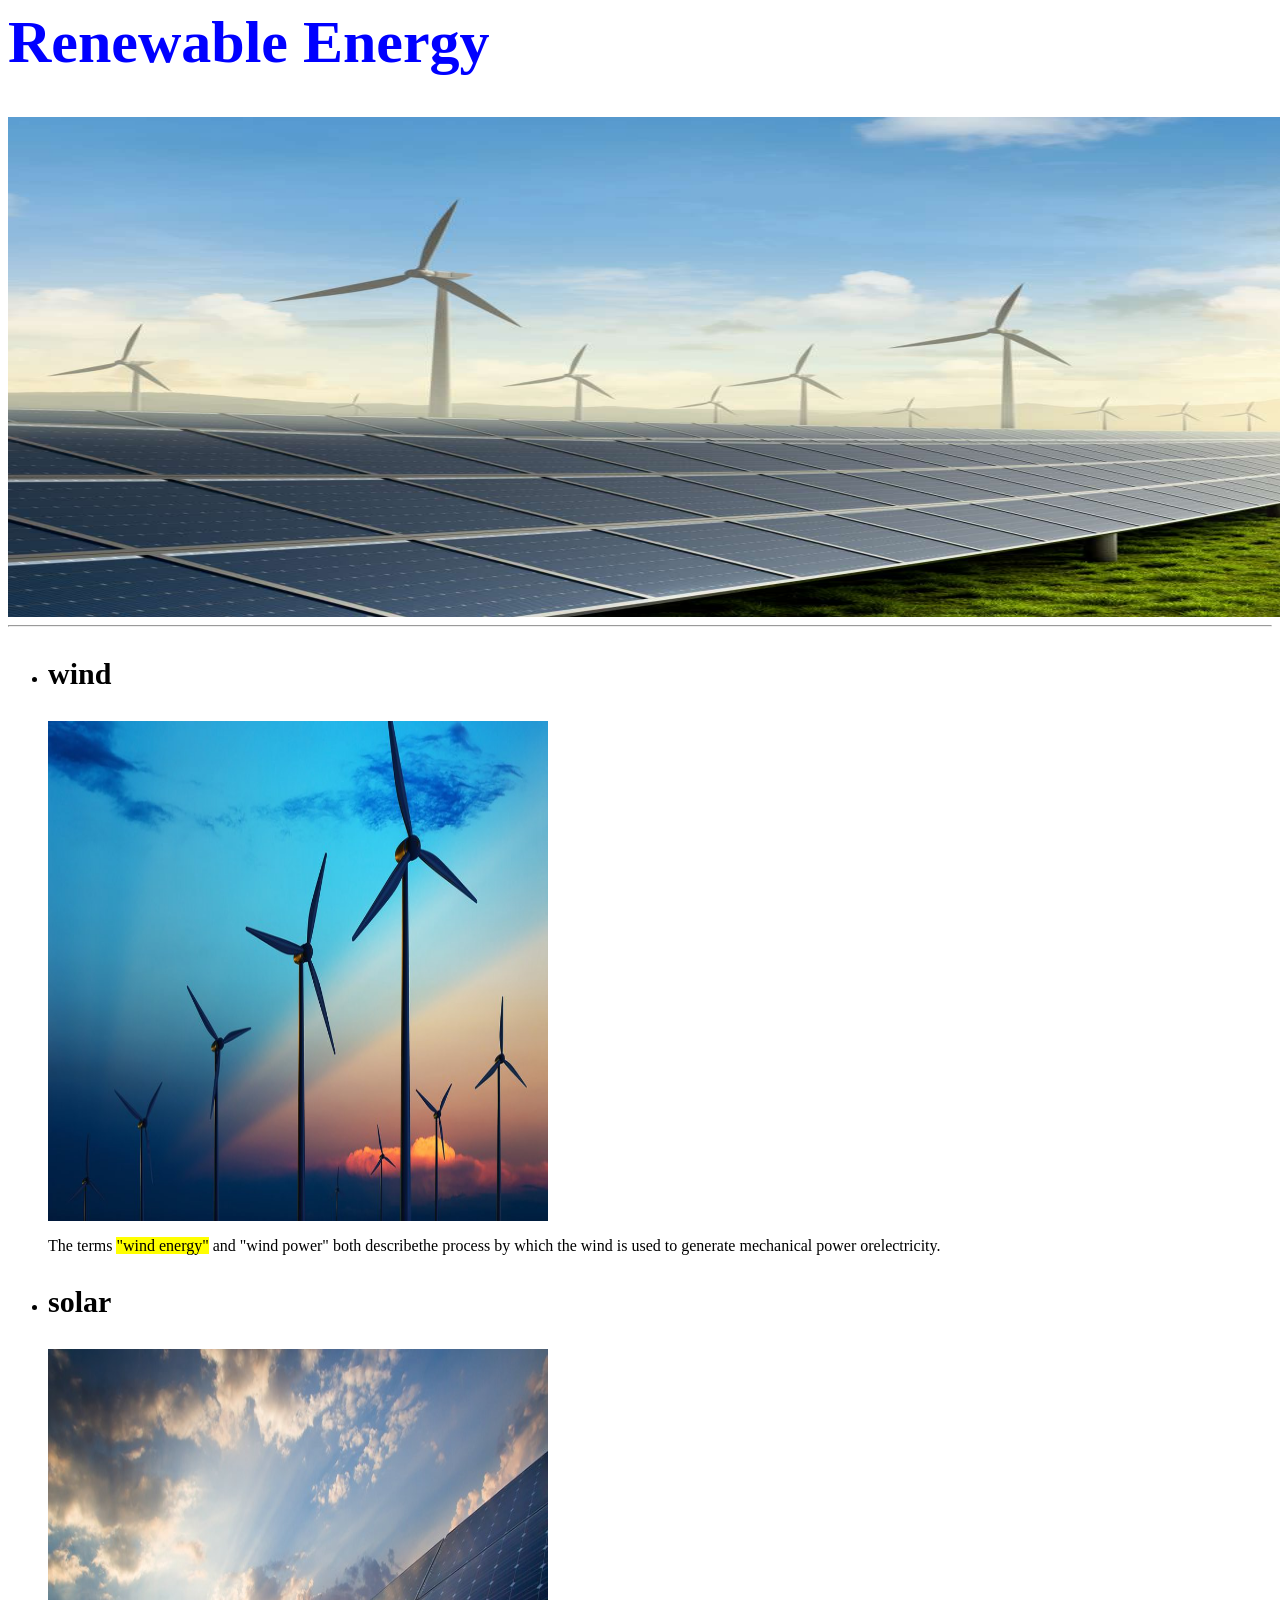
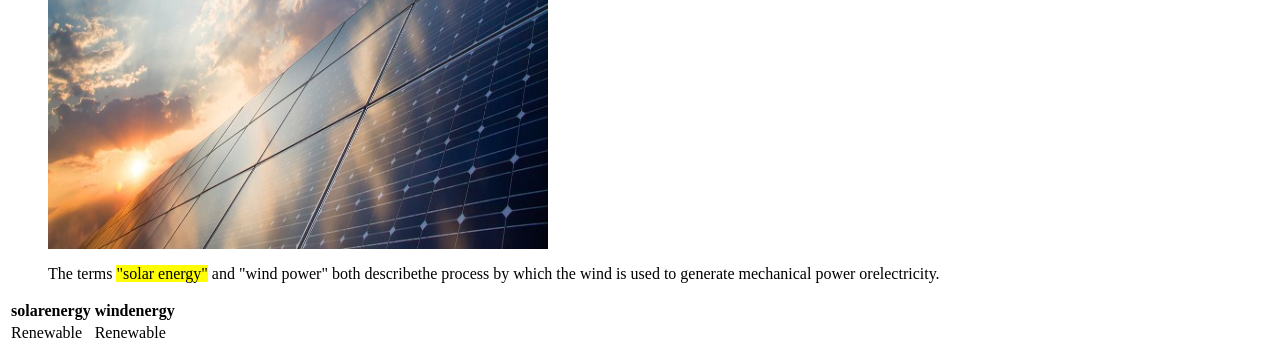
==== index.html @ 504124fa "Add files via upload" ====
<html>

<head>
    <title>
        Renewable Energy
    </title>
<link rel="stylesheet" href="style.css">
</head>

<body>
 <h1>Renewable Energy</h1>
 <img src="renwebleenergy.jpg" alt="renwebleenergy" width="2000px" height="500px">
 <hr>
 <ul>
<li><h3>wind</h3></li>
<img src="windenergy.jpg" alt="wind" >
<p>The terms <mark> "wind energy"</mark> and "wind power" both describethe process by which the wind is used to generate mechanical power orelectricity.</p>
<li><h3>solar</h3></li>
<img src="solarenergy.jpg" alt="solar">
<p>The terms <mark>"solar energy"</mark>  and "wind power" both describethe process by which the wind is used to generate mechanical power orelectricity.</p>
 </ul>
 <table>
    <tr>
        <th>solarenergy</th>
        <th>windenergy</th>
    </tr>
    <tr>
        <td>Renewable</td>
        <td>Renewable</td>
    </tr>
    
 </table>

</body>

</html>
---- style.css ----
ul img {
    width: 500px;
    height: 500px;

}
h1{
    font-size: 60px;
    color: blue;
    font-weight: bold;
}
ul li h3{
    font-size: 30px;
    font-weight: bold;
    
}
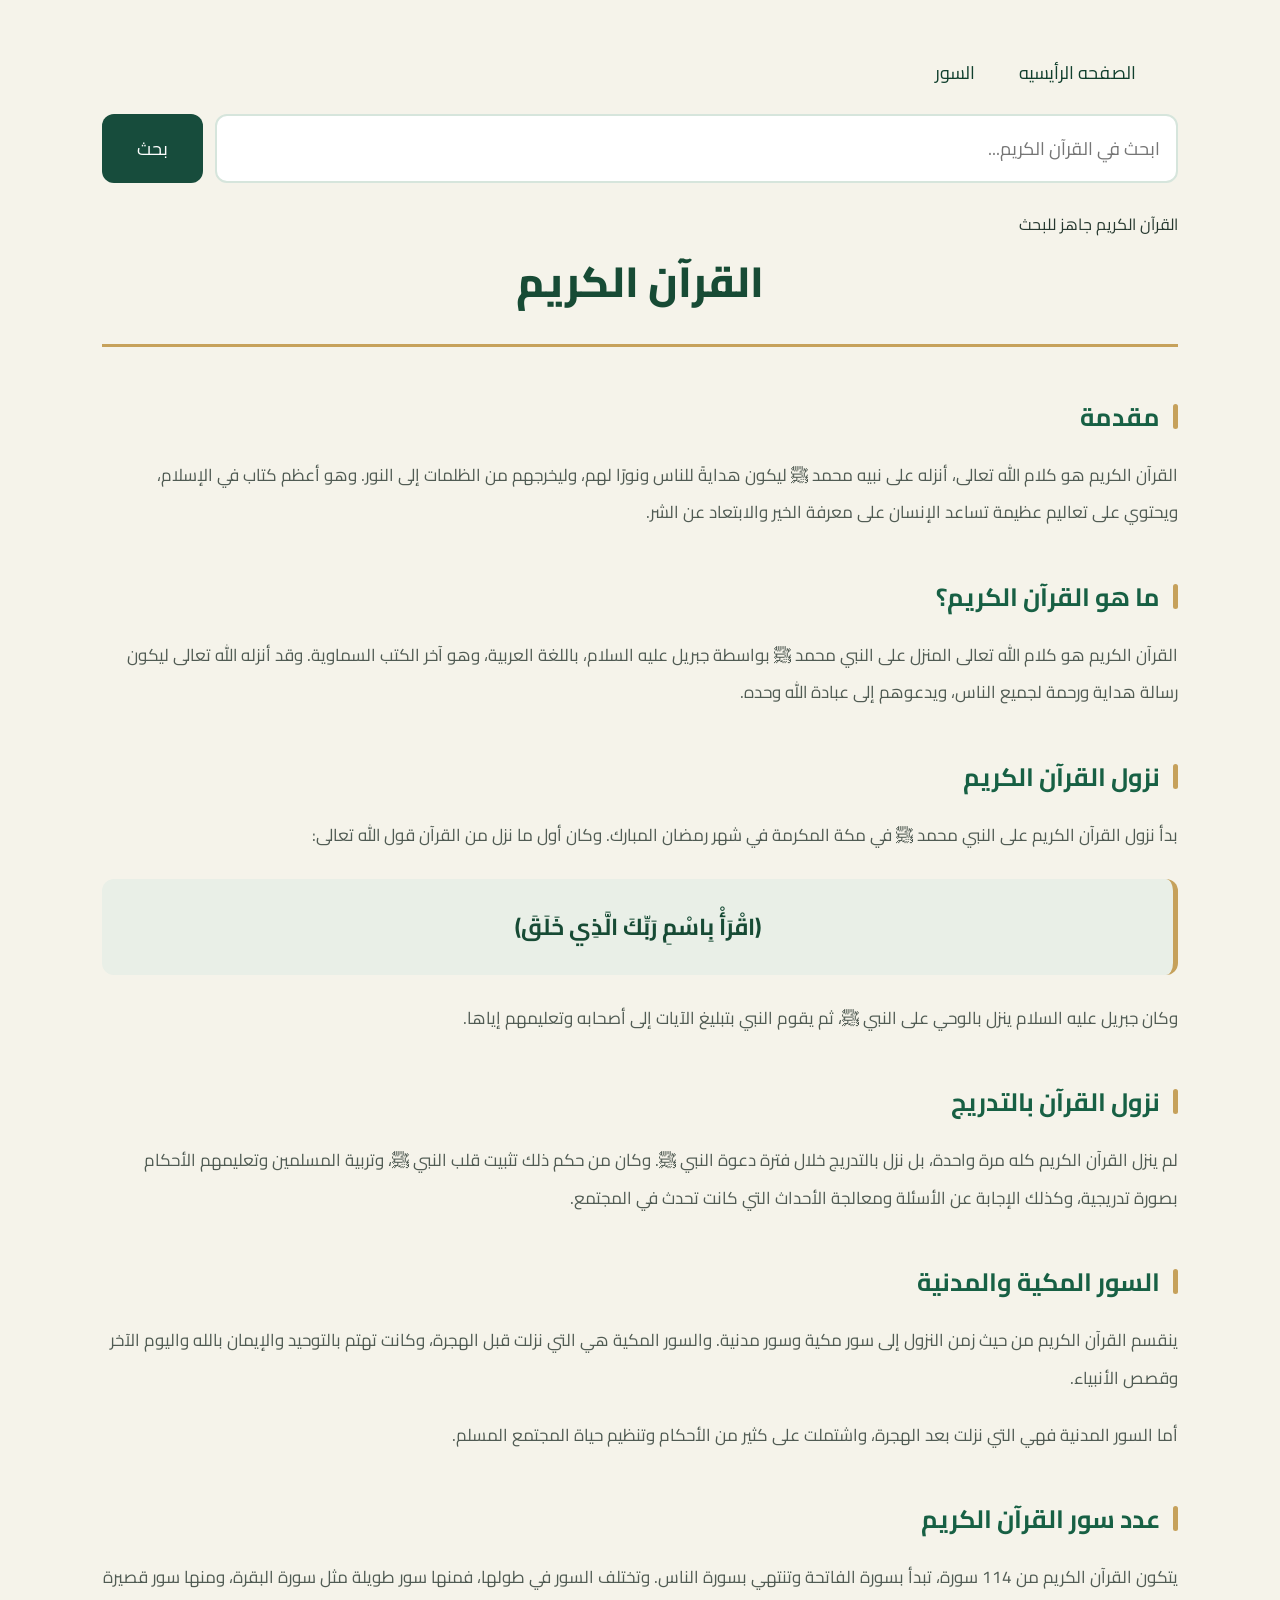
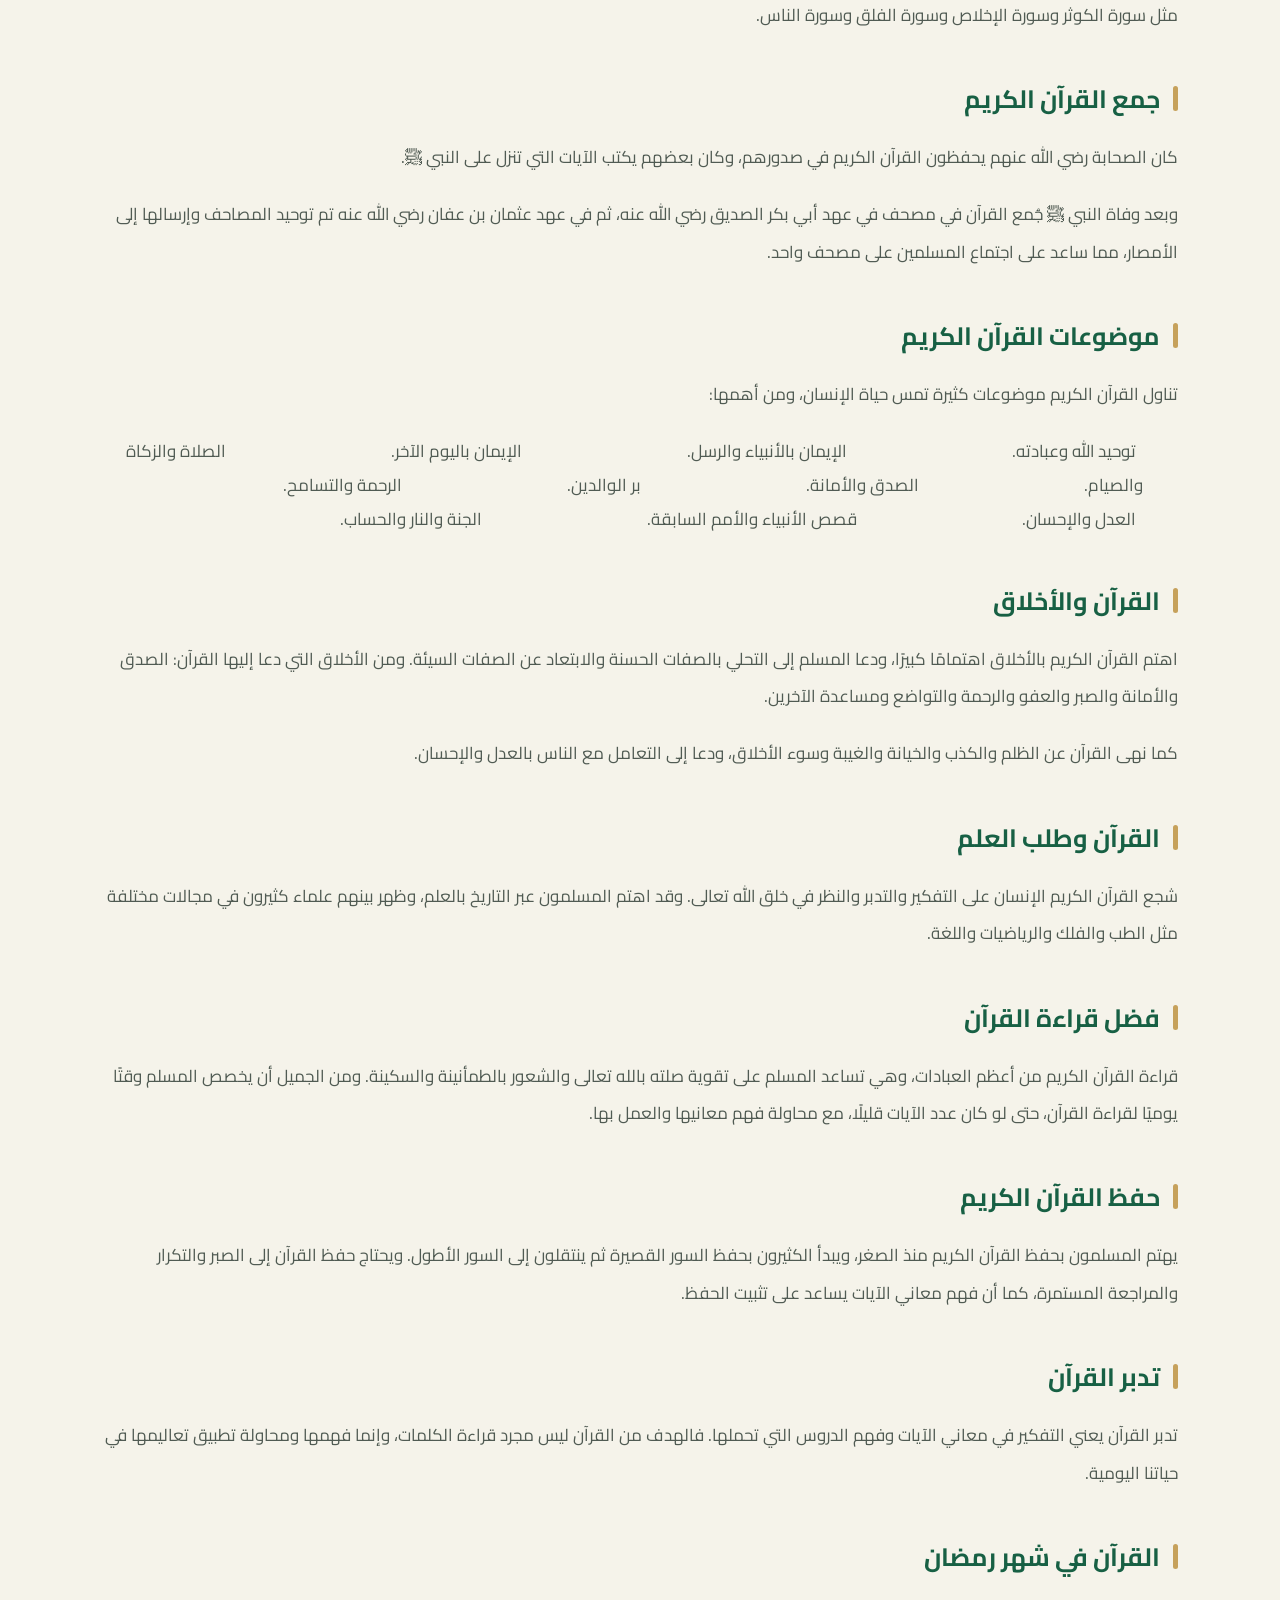
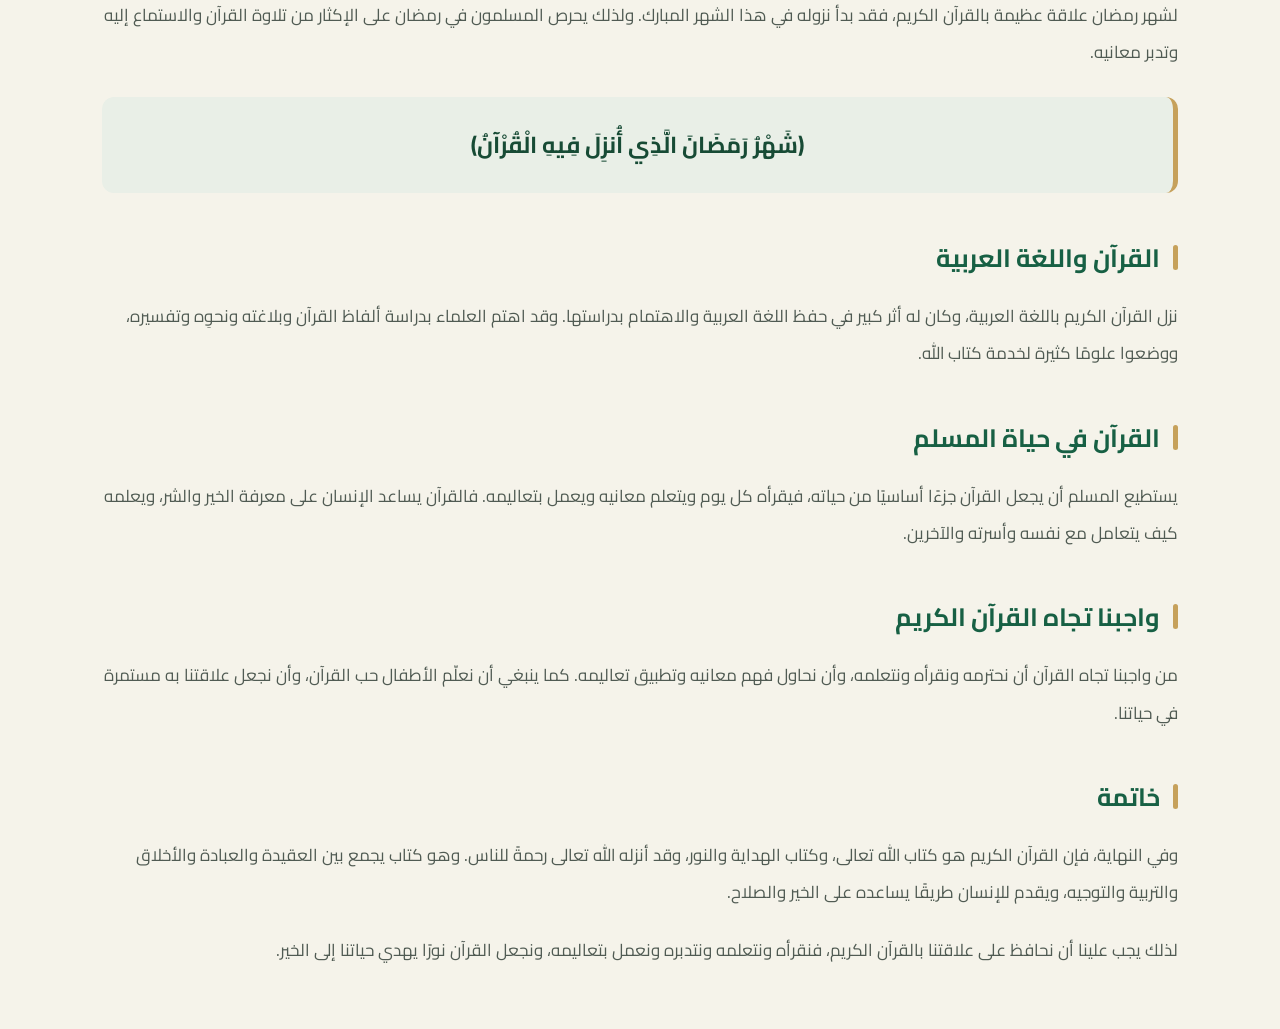
==== commit 9605732a: "Add files via upload" ====
--- a/index.html
+++ b/index.html
@@ -1,36 +1,210 @@
-<html>
-
+<!DOCTYPE html>
+<html lang="ar" dir="rtl">
 <head>
-    <title>
-        Renewable Energy
-    </title>
-<link rel="stylesheet" href="style.css">
+    <meta charset="UTF-8">
+    <title>القرآن الكريم</title>
+    <link rel="stylesheet" href="style.css">
 </head>
 
 <body>
- <h1>Renewable Energy</h1>
- <img src="renwebleenergy.jpg" alt="renwebleenergy" width="2000px" height="500px">
- <hr>
- <ul>
-<li><h3>wind</h3></li>
-<img src="windenergy.jpg" alt="wind" >
-<p>The terms <mark> "wind energy"</mark> and "wind power" both describethe process by which the wind is used to generate mechanical power orelectricity.</p>
-<li><h3>solar</h3></li>
-<img src="solarenergy.jpg" alt="solar">
-<p>The terms <mark>"solar energy"</mark>  and "wind power" both describethe process by which the wind is used to generate mechanical power orelectricity.</p>
- </ul>
- <table>
-    <tr>
-        <th>solarenergy</th>
-        <th>windenergy</th>
-    </tr>
-    <tr>
-        <td>Renewable</td>
-        <td>Renewable</td>
-    </tr>
-    
- </table>
-
+    <nav id="navbar">
+        <ul>
+            <li><a href="index.html">الصفحه الرأيسيه</a></li>
+            <li><a href="soer.html">السور</a></li>
+        </ul>
+    </nav>
+    <div class="search-box">
+
+        <input
+            type="text"
+            id="searchInput"
+            placeholder="ابحث في القرآن الكريم..."
+        >
+    
+        <button type="button" id="searchButton">
+            بحث
+        </button>
+    
+    </div>
+    
+    <div id="results"></div>
+    
+    
+    
+    </div>
+    
+    
+
+    <h1>القرآن الكريم</h1>
+
+    <h2>مقدمة</h2>
+    <p>
+        القرآن الكريم هو كلام الله تعالى، أنزله على نبيه محمد ﷺ ليكون هدايةً للناس
+        ونورًا لهم، وليخرجهم من الظلمات إلى النور. وهو أعظم كتاب في الإسلام،
+        ويحتوي على تعاليم عظيمة تساعد الإنسان على معرفة الخير والابتعاد عن الشر.
+    </p>
+
+    <h2>ما هو القرآن الكريم؟</h2>
+    <p>
+        القرآن الكريم هو كلام الله تعالى المنزل على النبي محمد ﷺ بواسطة جبريل عليه السلام،
+        باللغة العربية، وهو آخر الكتب السماوية. وقد أنزله الله تعالى ليكون رسالة هداية
+        ورحمة لجميع الناس، ويدعوهم إلى عبادة الله وحده.
+    </p>
+
+    <h2>نزول القرآن الكريم</h2>
+    <p>
+        بدأ نزول القرآن الكريم على النبي محمد ﷺ في مكة المكرمة في شهر رمضان المبارك.
+        وكان أول ما نزل من القرآن قول الله تعالى:
+    </p>
+
+    <blockquote>
+        ﴿اقْرَأْ بِاسْمِ رَبِّكَ الَّذِي خَلَقَ﴾
+    </blockquote>
+
+    <p>
+        وكان جبريل عليه السلام ينزل بالوحي على النبي ﷺ، ثم يقوم النبي بتبليغ الآيات
+        إلى أصحابه وتعليمهم إياها.
+    </p>
+
+    <h2>نزول القرآن بالتدريج</h2>
+    <p>
+        لم ينزل القرآن الكريم كله مرة واحدة، بل نزل بالتدريج خلال فترة دعوة النبي ﷺ.
+        وكان من حكم ذلك تثبيت قلب النبي ﷺ، وتربية المسلمين وتعليمهم الأحكام بصورة
+        تدريجية، وكذلك الإجابة عن الأسئلة ومعالجة الأحداث التي كانت تحدث في المجتمع.
+    </p>
+
+    <h2>السور المكية والمدنية</h2>
+    <p>
+        ينقسم القرآن الكريم من حيث زمن النزول إلى سور مكية وسور مدنية.
+        والسور المكية هي التي نزلت قبل الهجرة، وكانت تهتم بالتوحيد والإيمان بالله
+        واليوم الآخر وقصص الأنبياء.
+    </p>
+
+    <p>
+        أما السور المدنية فهي التي نزلت بعد الهجرة، واشتملت على كثير من الأحكام
+        وتنظيم حياة المجتمع المسلم.
+    </p>
+
+    <h2>عدد سور القرآن الكريم</h2>
+    <p>
+        يتكون القرآن الكريم من 114 سورة، تبدأ بسورة الفاتحة وتنتهي بسورة الناس.
+        وتختلف السور في طولها، فمنها سور طويلة مثل سورة البقرة،
+        ومنها سور قصيرة مثل سورة الكوثر وسورة الإخلاص وسورة الفلق وسورة الناس.
+    </p>
+
+    <h2>جمع القرآن الكريم</h2>
+    <p>
+        كان الصحابة رضي الله عنهم يحفظون القرآن الكريم في صدورهم،
+        وكان بعضهم يكتب الآيات التي تنزل على النبي ﷺ.
+    </p>
+
+    <p>
+        وبعد وفاة النبي ﷺ جُمع القرآن في مصحف في عهد أبي بكر الصديق رضي الله عنه،
+        ثم في عهد عثمان بن عفان رضي الله عنه تم توحيد المصاحف وإرسالها إلى الأمصار،
+        مما ساعد على اجتماع المسلمين على مصحف واحد.
+    </p>
+
+    <h2>موضوعات القرآن الكريم</h2>
+    <p>
+        تناول القرآن الكريم موضوعات كثيرة تمس حياة الإنسان، ومن أهمها:
+    </p>
+
+    <ul>
+        <li>توحيد الله وعبادته.</li>
+        <li>الإيمان بالأنبياء والرسل.</li>
+        <li>الإيمان باليوم الآخر.</li>
+        <li>الصلاة والزكاة والصيام.</li>
+        <li>الصدق والأمانة.</li>
+        <li>بر الوالدين.</li>
+        <li>الرحمة والتسامح.</li>
+        <li>العدل والإحسان.</li>
+        <li>قصص الأنبياء والأمم السابقة.</li>
+        <li>الجنة والنار والحساب.</li>
+    </ul>
+
+    <h2>القرآن والأخلاق</h2>
+    <p>
+        اهتم القرآن الكريم بالأخلاق اهتمامًا كبيرًا، ودعا المسلم إلى التحلي بالصفات
+        الحسنة والابتعاد عن الصفات السيئة. ومن الأخلاق التي دعا إليها القرآن:
+        الصدق والأمانة والصبر والعفو والرحمة والتواضع ومساعدة الآخرين.
+    </p>
+
+    <p>
+        كما نهى القرآن عن الظلم والكذب والخيانة والغيبة وسوء الأخلاق،
+        ودعا إلى التعامل مع الناس بالعدل والإحسان.
+    </p>
+
+    <h2>القرآن وطلب العلم</h2>
+    <p>
+        شجع القرآن الكريم الإنسان على التفكير والتدبر والنظر في خلق الله تعالى.
+        وقد اهتم المسلمون عبر التاريخ بالعلم، وظهر بينهم علماء كثيرون في مجالات
+        مختلفة مثل الطب والفلك والرياضيات واللغة.
+    </p>
+
+    <h2>فضل قراءة القرآن</h2>
+    <p>
+        قراءة القرآن الكريم من أعظم العبادات، وهي تساعد المسلم على تقوية صلته بالله
+        تعالى والشعور بالطمأنينة والسكينة. ومن الجميل أن يخصص المسلم وقتًا يوميًا
+        لقراءة القرآن، حتى لو كان عدد الآيات قليلًا، مع محاولة فهم معانيها والعمل بها.
+    </p>
+
+    <h2>حفظ القرآن الكريم</h2>
+    <p>
+        يهتم المسلمون بحفظ القرآن الكريم منذ الصغر، ويبدأ الكثيرون بحفظ السور القصيرة
+        ثم ينتقلون إلى السور الأطول. ويحتاج حفظ القرآن إلى الصبر والتكرار والمراجعة
+        المستمرة، كما أن فهم معاني الآيات يساعد على تثبيت الحفظ.
+    </p>
+
+    <h2>تدبر القرآن</h2>
+    <p>
+        تدبر القرآن يعني التفكير في معاني الآيات وفهم الدروس التي تحملها.
+        فالهدف من القرآن ليس مجرد قراءة الكلمات، وإنما فهمها ومحاولة تطبيق تعاليمها
+        في حياتنا اليومية.
+    </p>
+
+    <h2>القرآن في شهر رمضان</h2>
+    <p>
+        لشهر رمضان علاقة عظيمة بالقرآن الكريم، فقد بدأ نزوله في هذا الشهر المبارك.
+        ولذلك يحرص المسلمون في رمضان على الإكثار من تلاوة القرآن والاستماع إليه
+        وتدبر معانيه.
+    </p>
+
+    <blockquote>
+        ﴿شَهْرُ رَمَضَانَ الَّذِي أُنزِلَ فِيهِ الْقُرْآنُ﴾
+    </blockquote>
+
+    <h2>القرآن واللغة العربية</h2>
+    <p>
+        نزل القرآن الكريم باللغة العربية، وكان له أثر كبير في حفظ اللغة العربية
+        والاهتمام بدراستها. وقد اهتم العلماء بدراسة ألفاظ القرآن وبلاغته ونحوِه
+        وتفسيره، ووضعوا علومًا كثيرة لخدمة كتاب الله.
+    </p>
+
+    <h2>القرآن في حياة المسلم</h2>
+    <p>
+        يستطيع المسلم أن يجعل القرآن جزءًا أساسيًا من حياته، فيقرأه كل يوم
+        ويتعلم معانيه ويعمل بتعاليمه. فالقرآن يساعد الإنسان على معرفة الخير والشر،
+        ويعلمه كيف يتعامل مع نفسه وأسرته والآخرين.
+    </p>
+
+    <h2>واجبنا تجاه القرآن الكريم</h2>
+    <p>
+        من واجبنا تجاه القرآن أن نحترمه ونقرأه ونتعلمه، وأن نحاول فهم معانيه
+        وتطبيق تعاليمه. كما ينبغي أن نعلّم الأطفال حب القرآن، وأن نجعل علاقتنا
+        به مستمرة في حياتنا.
+    </p>
+
+    <h2>خاتمة</h2>
+    <p>
+        وفي النهاية، فإن القرآن الكريم هو كتاب الله تعالى، وكتاب الهداية والنور،
+        وقد أنزله الله تعالى رحمةً للناس. وهو كتاب يجمع بين العقيدة والعبادة
+        والأخلاق والتربية والتوجيه، ويقدم للإنسان طريقًا يساعده على الخير والصلاح.
+    </p>
+
+    <p>
+        لذلك يجب علينا أن نحافظ على علاقتنا بالقرآن الكريم، فنقرأه ونتعلمه
+        ونتدبره ونعمل بتعاليمه، ونجعل القرآن نورًا يهدي حياتنا إلى الخير.
+    </p>
+    <script src="script.js"></script>
 </body>
-
 </html>
--- a/style.css
+++ b/style.css
@@ -1,15 +1,398 @@
-ul img {
-    width: 500px;
-    height: 500px;
-
-}
-h1{
-    font-size: 60px;
-    color: blue;
-    font-weight: bold;
-}
-ul li h3{
-    font-size: 30px;
-    font-weight: bold;
+
+@import url('https://fonts.googleapis.com/css2?family=Cairo:wght@400;500;600;700;800&display=swap');
+
+* {
+    margin: 0;
+    padding: 0;
+    box-sizing: border-box;
+}
+
+body {
+    font-family: 'Cairo', sans-serif;
+    direction: rtl;
+    background: #F5F3EA;
+    color: #26382F;
+    line-height: 2;
+    padding: 40px 8%;
+}
+
+/* Main Title */
+h1 {
+    text-align: center;
+    color: #174B35;
+    font-size: 42px;
+    font-weight: 800;
+    margin-bottom: 45px;
+    padding-bottom: 20px;
+    border-bottom: 3px solid #C6A15B;
+}
+
+/* Headings */
+h2 {
+    color: #176044;
+    font-size: 25px;
+    font-weight: 700;
+    margin-top: 40px;
+    margin-bottom: 15px;
+    position: relative;
+    padding-right: 18px;
+}
+
+h2::before {
+    content: "";
+    position: absolute;
+    right: 0;
+    top: 12px;
+    width: 5px;
+    height: 25px;
+    background: #C6A15B;
+    border-radius: 5px;
+}
+
+/* Paragraphs */
+p {
+    font-size: 17px;
+    color: #505B53;
+    line-height: 2.2;
+    margin-bottom: 20px;
+}
+
+/* Quran Verses */
+blockquote {
+    background: #E9EFE7;
+    color: #174B35;
+    border-right: 5px solid #C6A15B;
+    border-radius: 12px;
+    padding: 25px;
+    margin: 25px 0;
+    text-align: center;
+    font-size: 23px;
+    font-weight: 700;
+    line-height: 2;
+}
+
+/* Lists */
+ul {
+    padding-right: 35px;
+    margin: 15px 0 25px;
+}
+
+li {
+    color: #505B53;
+    font-size: 17px;
+    margin-bottom: 10px;
+    padding-right: 5px;
+}
+
+li::marker {
+    color: #C6A15B;
+}
+
+/* Hover Effects */
+h2, blockquote, li {
+    transition: 0.3s ease;
+}
+
+blockquote:hover {
+    transform: translateY(-3px);
+    box-shadow: 0 8px 20px rgba(23, 75, 53, 0.08);
+}
+
+/* Selection */
+::selection {
+    background: #174B35;
+    color: white;
+}
+
+/* Scrollbar */
+::-webkit-scrollbar {
+    width: 10px;
+}
+
+::-webkit-scrollbar-track {
+    background: #F5F3EA;
+}
+
+::-webkit-scrollbar-thumb {
+    background: #174B35;
+    border-radius: 10px;
+}
+
+/* Responsive */
+@media (max-width: 768px) {
+
+    body {
+        padding: 25px 5%;
+    }
+
+    h1 {
+        font-size: 30px;
+    }
+
+    h2 {
+        font-size: 21px;
+    }
+
+    p, li {
+        font-size: 15px;
+    }
+
+    blockquote {
+        font-size: 19px;
+        padding: 18px;
+    }
+}
+/* Search Container */
+
+.search-container {
+    max-width: 850px;
+    margin: 40px auto;
+    padding: 30px;
+    background: #FFFFFF;
+    border-radius: 20px;
+    box-shadow: 0 5px 25px rgba(0,0,0,0.06);
+}
+
+.search-container h2 {
+    text-align: center;
+    margin-top: 0;
+}
+
+/* Search Box */
+
+.search-box {
+    display: flex;
+    gap: 12px;
+    margin-top: 25px;
+}
+
+.search-box input {
+    flex: 1;
+    padding: 16px;
+    border: 2px solid #E0E6DF;
+    border-radius: 12px;
+    outline: none;
+    font-family: inherit;
+    font-size: 16px;
+    transition: 0.3s;
+}
+
+.search-box input:focus {
+    border-color: #176044;
+    box-shadow: 0 0 10px rgba(23,96,68,0.12);
+}
+
+/* Search Button */
+
+.search-box button {
+    padding: 0 30px;
+    background: #176044;
+    color: white;
+    border: none;
+    border-radius: 12px;
+    font-family: inherit;
+    font-size: 17px;
+    cursor: pointer;
+    transition: 0.3s;
+}
+
+.search-box button:hover {
+    background: #103F2D;
+}
+
+/* Status */
+
+#searchStatus {
+    text-align: center;
+    margin-top: 20px;
+    color: #777;
+}
+
+/* Results */
+
+#results {
+    margin-top: 25px;
+}
+
+.result-item {
+    background: #F5F3EA;
+    padding: 20px;
+    margin-bottom: 15px;
+    border-radius: 12px;
+    border-right: 4px solid #C6A15B;
+}
+
+.result-item p {
+    font-size: 21px;
+    color: #174B35;
+    line-height: 2.2;
+}
+
+.result-info {
+    color: #A17B3D;
+    font-size: 14px;
+    margin-top: 10px;
+}
+
+/* Mobile */
+
+@media (max-width: 600px) {
+
+    .search-box {
+        flex-direction: column;
+    }
+
+    .search-box button {
+        padding: 14px;
+    }
+
+}
+/* Quran Search Design */
+
+.search-container {
+    width: 85%;
+    max-width: 850px;
+    margin: 50px auto;
+    padding: 30px;
+    background: #ffffff;
+    border-radius: 20px;
+    box-shadow: 0 5px 25px rgba(0, 0, 0, 0.08);
+    text-align: center;
+    box-sizing: border-box;
+}
+
+.search-container h2 {
+    color: #174c3c;
+    margin-bottom: 25px;
+    font-size: 28px;
+}
+
+.search-box {
+    display: flex;
+    width: 100%;
+    gap: 12px;
+    box-sizing: border-box;
+}
+
+.search-box input {
+    flex: 1;
+    min-width: 0;
+    padding: 16px;
+    border: 2px solid #d6e5dc;
+    border-radius: 12px;
+    font-size: 18px;
+    outline: none;
+    direction: rtl;
+}
+
+.search-box input:focus {
+    border-color: #174c3c;
+}
+
+.search-box button {
+    padding: 15px 35px;
+    background: #174c3c;
+    color: white;
+    border: none;
+    border-radius: 12px;
+    font-size: 18px;
+    cursor: pointer;
+}
+
+.search-box button:hover {
+    background: #236b53;
+}
+
+#results {
+    margin-top: 25px;
+    text-align: right;
+}
+
+.result {
+    padding: 18px;
+    margin-bottom: 12px;
+    background: #f5f9f6;
+    border-right: 4px solid #174c3c;
+    border-radius: 10px;
+}
+
+.result p {
+    font-size: 22px;
+    line-height: 2;
+    color: #222;
+}
+
+.result small {
+    color: #174c3c;
+}
+.selected-ayah {
+    background: #e5f3e9 !important;
+    border: 2px solid #174c3c !important;
+    border-right: 6px solid #174c3c !important;
+    border-radius: 12px;
+    padding: 20px;
+}
+
+ul li a{
+    text-decoration: none;
+    position:fixed ;
+    color: #103F2D;
+    font-size: large;
+    font-weight: 100px;
+}
+li{
+    display: inline;
+    padding-left: 152px;
+    margin: 1px;
+    border: #F5F3EA 1px solid;
     
 }
+.youtube-search-box {
+    display: flex;
+    gap: 10px;
+    margin: 20px 0;
+}
+
+.youtube-search-box input {
+    flex: 1;
+    padding: 14px;
+    border-radius: 10px;
+    border: 1px solid #ccc;
+    font-size: 16px;
+}
+
+.youtube-search-box button,
+.video-card button {
+    padding: 12px 22px;
+    border: none;
+    border-radius: 10px;
+    background: #174c3c;
+    color: white;
+    cursor: pointer;
+}
+
+#videoResults {
+    display: grid;
+    grid-template-columns: repeat(auto-fit, minmax(230px, 1fr));
+    gap: 20px;
+    margin-top: 25px;
+}
+
+.video-card {
+    padding: 12px;
+    border-radius: 12px;
+    background: #f5f5f5;
+}
+
+.video-card img {
+    width: 100%;
+    border-radius: 10px;
+}
+
+.video-card h3 {
+    font-size: 16px;
+}
+
+#videoPlayer {
+    margin-top: 25px;
+}
